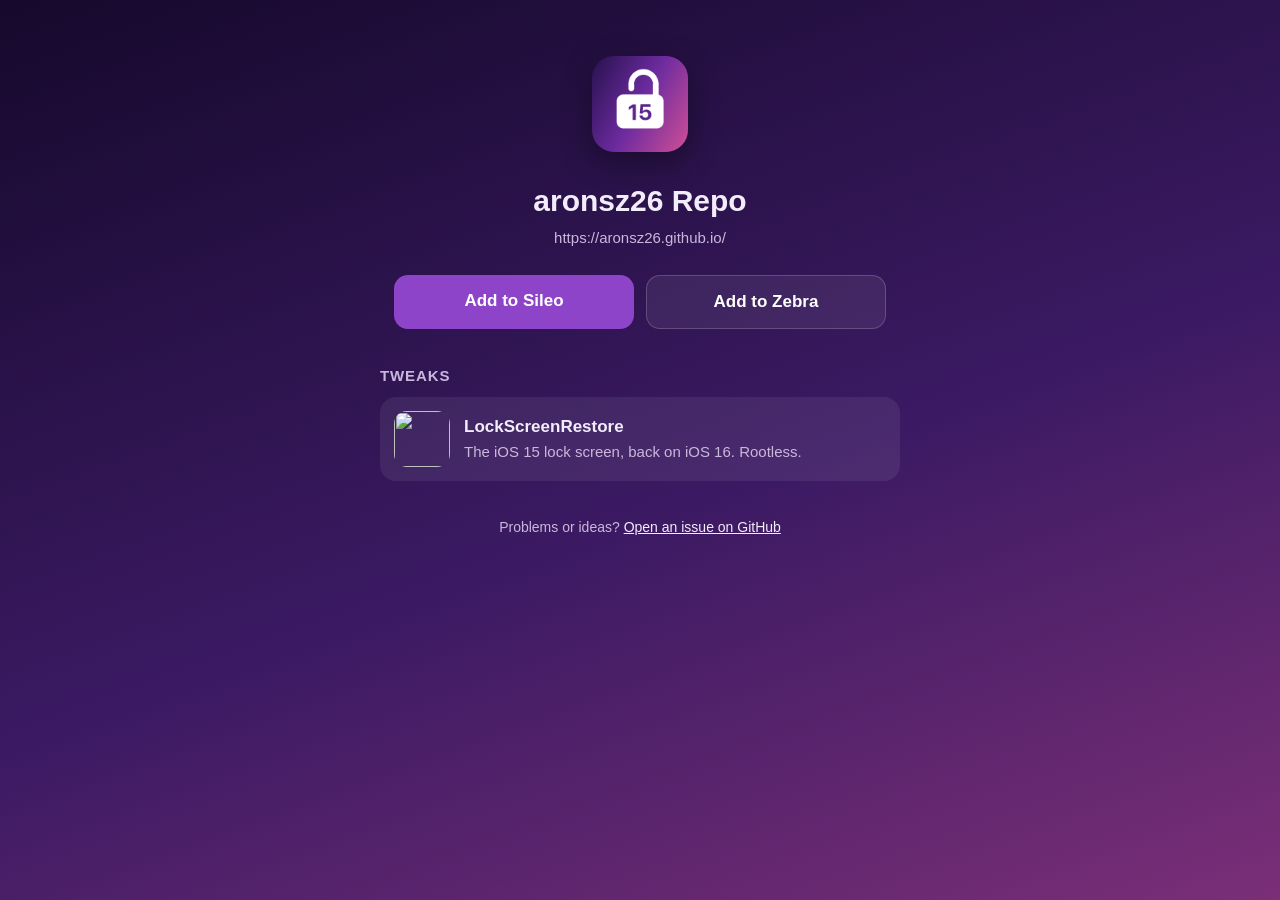
==== index.html @ 1af111a2 "Repo setup: landing page, icon, index script" ====
<!DOCTYPE html>
<html lang="en">
<head>
<meta charset="utf-8">
<meta name="viewport" content="width=device-width, initial-scale=1">
<title>aronsz26 Repo</title>
<link rel="icon" href="CydiaIcon.png">
<style>
  :root { --bg: #16092c; --card: rgba(255,255,255,0.07); --text: #f3ecfa; --muted: #c9b8dc; --accent: #8e44c8; }
  * { box-sizing: border-box; }
  body { margin: 0; min-height: 100vh; background: linear-gradient(160deg, #16092c 0%, #3b1a63 55%, #7a2f77 100%);
         color: var(--text); font: 17px/1.5 -apple-system, BlinkMacSystemFont, "Helvetica Neue", sans-serif; }
  main { max-width: 560px; margin: 0 auto; padding: 56px 20px 40px; }
  header { text-align: center; }
  header img { width: 96px; height: 96px; border-radius: 22px; box-shadow: 0 10px 30px rgba(0,0,0,0.35); }
  h1 { margin: 18px 0 4px; font-size: 30px; }
  .url { color: var(--muted); font-size: 15px; word-break: break-all; }
  .buttons { display: flex; gap: 12px; justify-content: center; margin: 26px 0 36px; flex-wrap: wrap; }
  .buttons a { flex: 1 1 200px; max-width: 240px; text-align: center; padding: 13px 18px; border-radius: 14px;
               background: var(--accent); color: #fff; text-decoration: none; font-weight: 600; }
  .buttons a.secondary { background: var(--card); border: 1px solid rgba(255,255,255,0.18); }
  h2 { font-size: 15px; text-transform: uppercase; letter-spacing: 0.06em; color: var(--muted); margin: 0 0 10px; }
  .tweak { display: flex; gap: 14px; align-items: center; padding: 14px; border-radius: 16px; background: var(--card);
           color: inherit; text-decoration: none; }
  .tweak img { width: 56px; height: 56px; border-radius: 13px; flex: none; }
  .tweak strong { display: block; }
  .tweak span { color: var(--muted); font-size: 15px; }
  footer { margin-top: 36px; text-align: center; color: var(--muted); font-size: 14px; }
  footer a { color: var(--text); }
</style>
</head>
<body>
<main>
  <header>
    <img src="CydiaIcon.png" alt="">
    <h1>aronsz26 Repo</h1>
    <div class="url">https://aronsz26.github.io/</div>
  </header>

  <div class="buttons">
    <a href="sileo://source/https://aronsz26.github.io/">Add to Sileo</a>
    <a class="secondary" href="zbra://sources/add/https://aronsz26.github.io/">Add to Zebra</a>
  </div>

  <h2>Tweaks</h2>
  <a class="tweak" href="https://github.com/aronsz26/LockScreenRestore">
    <img src="https://raw.githubusercontent.com/aronsz26/LockScreenRestore/main/depiction/icon.png" alt="">
    <div>
      <strong>LockScreenRestore</strong>
      <span>The iOS 15 lock screen, back on iOS 16. Rootless.</span>
    </div>
  </a>

  <footer>
    Problems or ideas? <a href="https://github.com/aronsz26/LockScreenRestore/issues">Open an issue on GitHub</a>
  </footer>
</main>
</body>
</html>
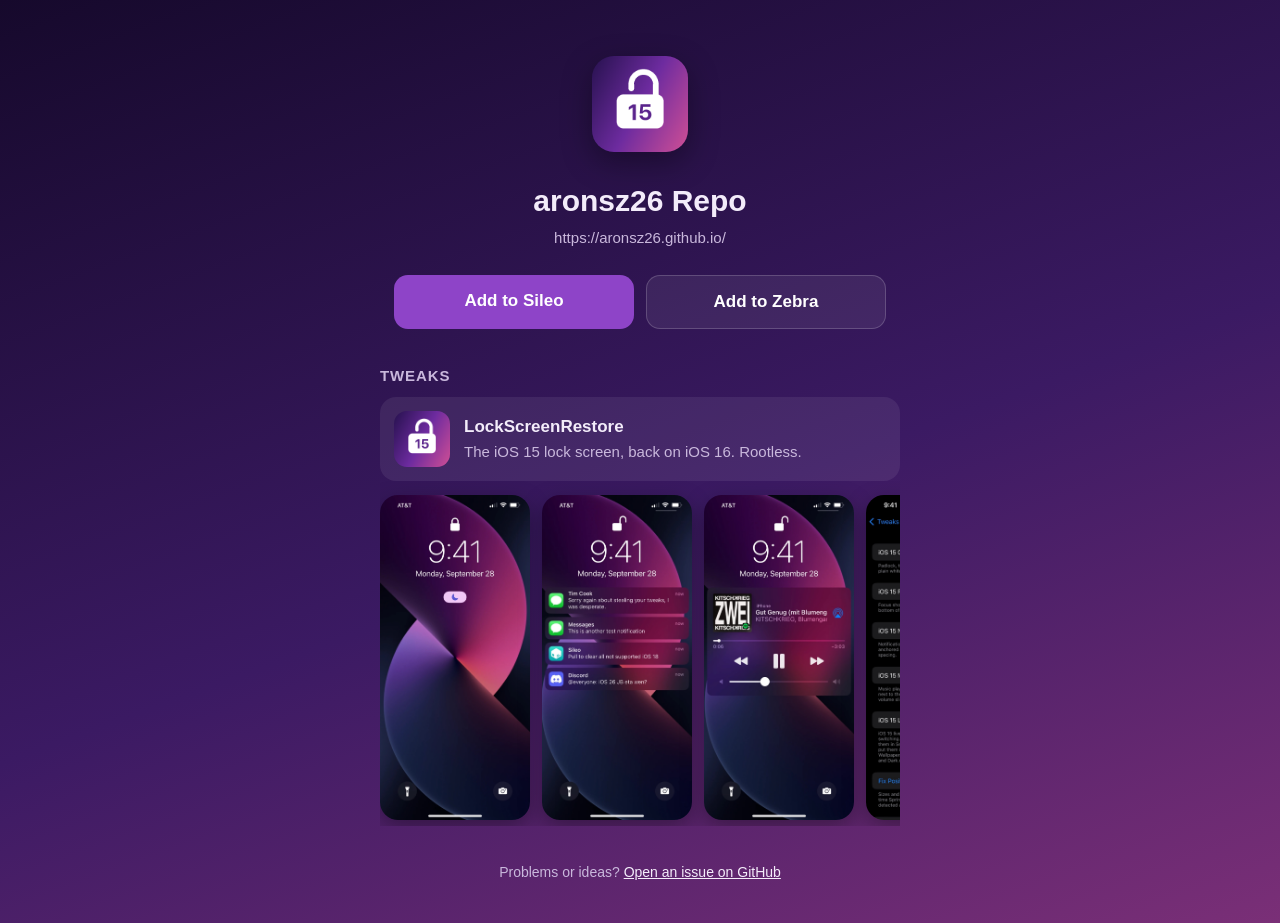
==== commit 4b39302a: "LockScreenRestore depiction and screenshots, screenshots on the landing page" ====
--- a/index.html
+++ b/index.html
@@ -25,6 +25,9 @@
   .tweak img { width: 56px; height: 56px; border-radius: 13px; flex: none; }
   .tweak strong { display: block; }
   .tweak span { color: var(--muted); font-size: 15px; }
+  .shots { display: flex; gap: 12px; overflow-x: auto; padding: 14px 2px 6px; scroll-snap-type: x mandatory; }
+  .shots img { width: 150px; flex: none; border-radius: 18px; scroll-snap-align: start;
+               box-shadow: 0 8px 22px rgba(0,0,0,0.35); }
   footer { margin-top: 36px; text-align: center; color: var(--muted); font-size: 14px; }
   footer a { color: var(--text); }
 </style>
@@ -44,12 +47,18 @@
 
   <h2>Tweaks</h2>
   <a class="tweak" href="https://github.com/aronsz26/LockScreenRestore">
-    <img src="https://raw.githubusercontent.com/aronsz26/LockScreenRestore/main/depiction/icon.png" alt="">
+    <img src="depictions/lockscreenrestore/depiction/icon.png" alt="">
     <div>
       <strong>LockScreenRestore</strong>
       <span>The iOS 15 lock screen, back on iOS 16. Rootless.</span>
     </div>
   </a>
+  <div class="shots">
+    <img src="depictions/lockscreenrestore/screenshots/lockscreen.jpg" alt="Lock screen">
+    <img src="depictions/lockscreenrestore/screenshots/notifications.jpg" alt="Notifications">
+    <img src="depictions/lockscreenrestore/screenshots/music.jpg" alt="Music player">
+    <img src="depictions/lockscreenrestore/screenshots/settings.jpg" alt="Settings">
+  </div>
 
   <footer>
     Problems or ideas? <a href="https://github.com/aronsz26/LockScreenRestore/issues">Open an issue on GitHub</a>
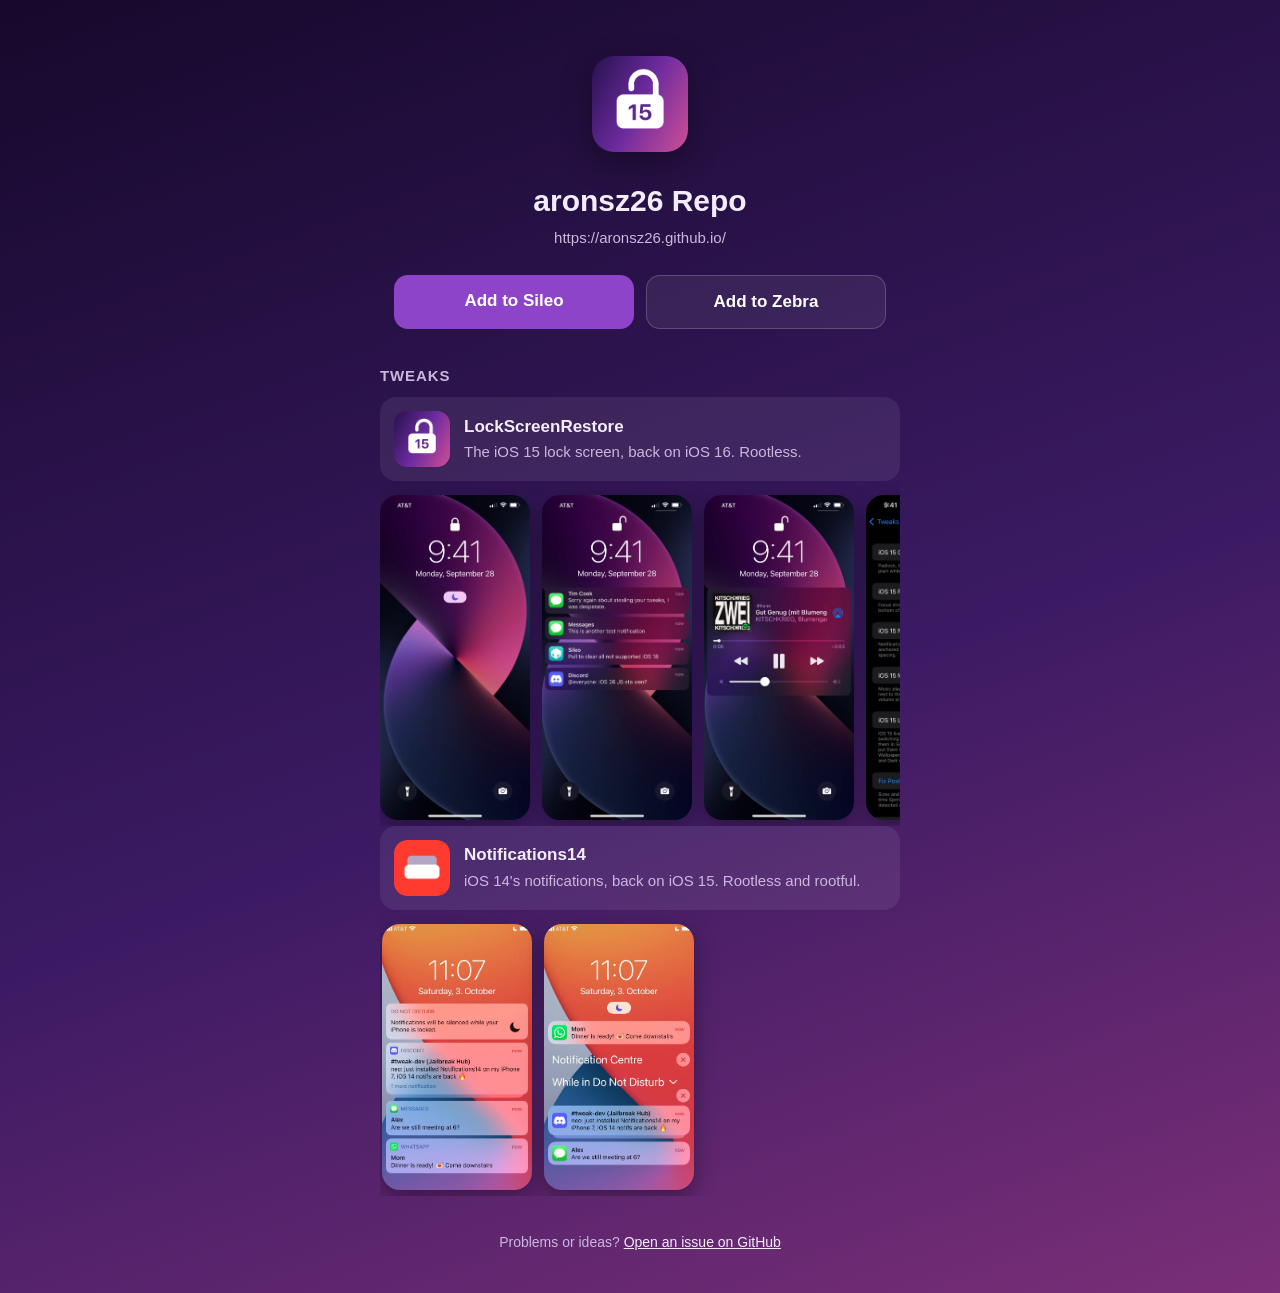
==== commit 5a9f19b6: "Notifications14 1.0" ====
--- a/index.html
+++ b/index.html
@@ -60,6 +60,18 @@
     <img src="depictions/lockscreenrestore/screenshots/settings.jpg" alt="Settings">
   </div>
 
+  <a class="tweak" href="https://github.com/aronsz26/Notifications14">
+    <img src="depictions/notifications14/depiction/icon.png" alt="">
+    <div>
+      <strong>Notifications14</strong>
+      <span>iOS 14's notifications, back on iOS 15. Rootless and rootful.</span>
+    </div>
+  </a>
+  <div class="shots">
+    <img src="depictions/notifications14/screenshots/ios14.jpg" alt="With Notifications14">
+    <img src="depictions/notifications14/screenshots/ios15.jpg" alt="Without (iOS 15)">
+  </div>
+
   <footer>
     Problems or ideas? <a href="https://github.com/aronsz26/LockScreenRestore/issues">Open an issue on GitHub</a>
   </footer>
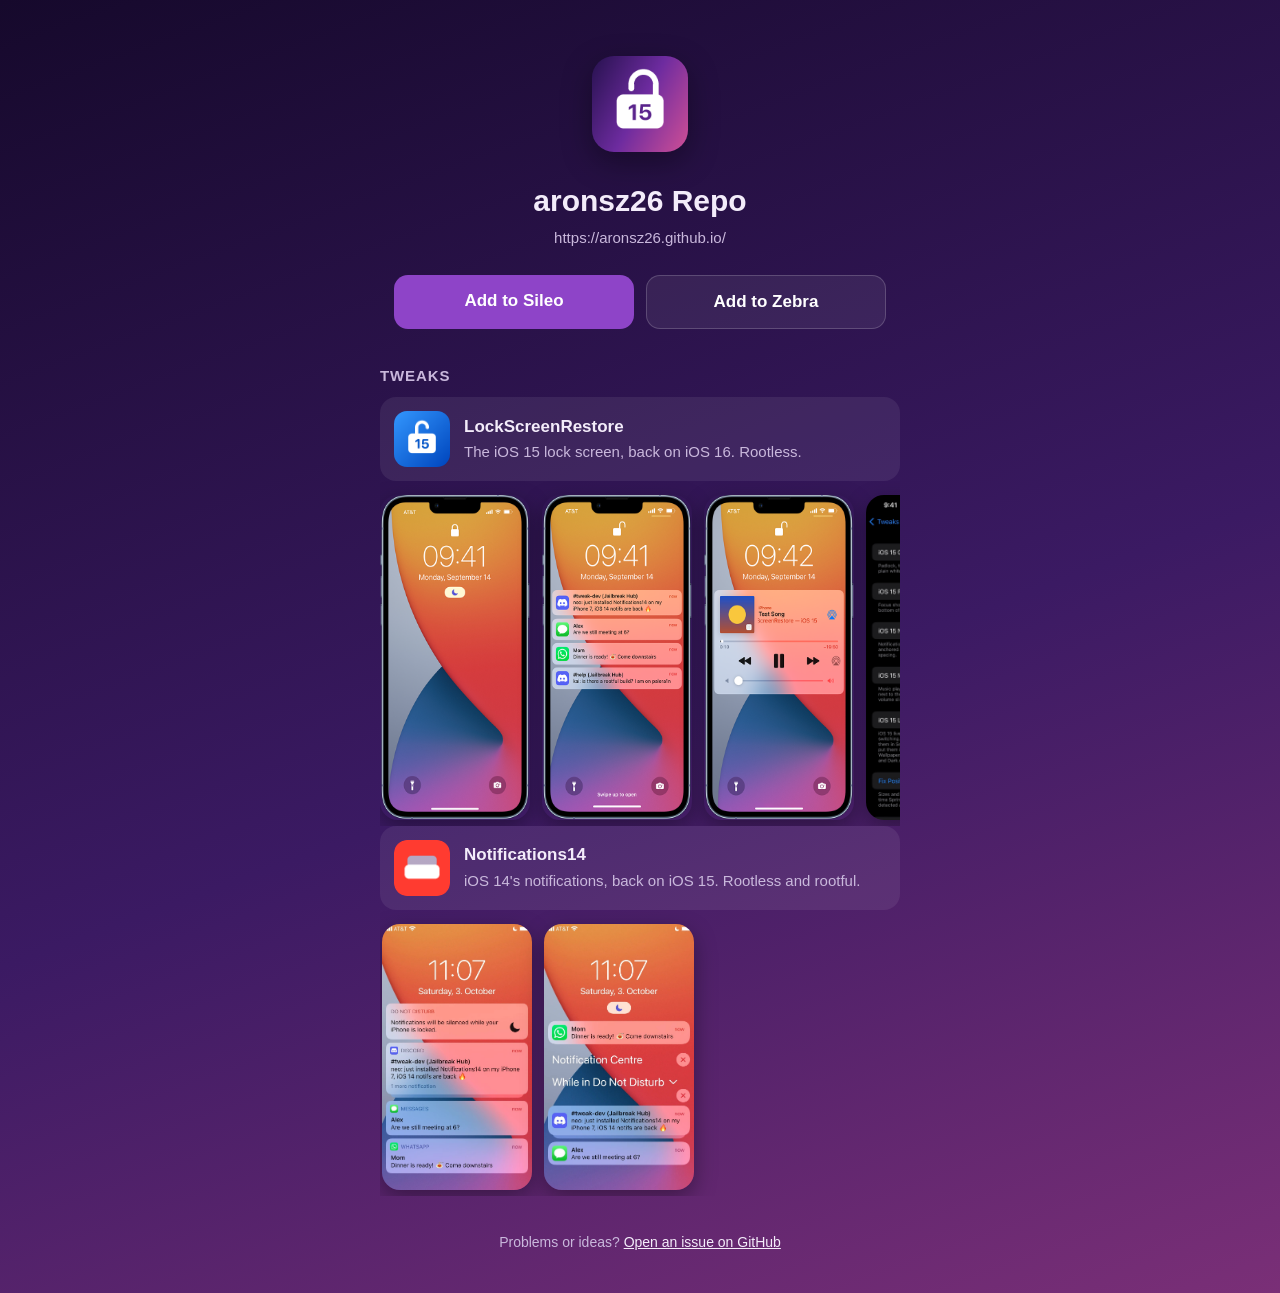
==== commit cc05bd13: "LockScreenRestore: new screenshots, banner and icon" ====
--- a/index.html
+++ b/index.html
@@ -54,9 +54,9 @@
     </div>
   </a>
   <div class="shots">
-    <img src="depictions/lockscreenrestore/screenshots/lockscreen.jpg" alt="Lock screen">
-    <img src="depictions/lockscreenrestore/screenshots/notifications.jpg" alt="Notifications">
-    <img src="depictions/lockscreenrestore/screenshots/music.jpg" alt="Music player">
+    <img src="depictions/lockscreenrestore/screenshots/lockscreen.png" alt="Lock screen">
+    <img src="depictions/lockscreenrestore/screenshots/notifications.png" alt="Notifications">
+    <img src="depictions/lockscreenrestore/screenshots/music.png" alt="Music player">
     <img src="depictions/lockscreenrestore/screenshots/settings.jpg" alt="Settings">
   </div>
 
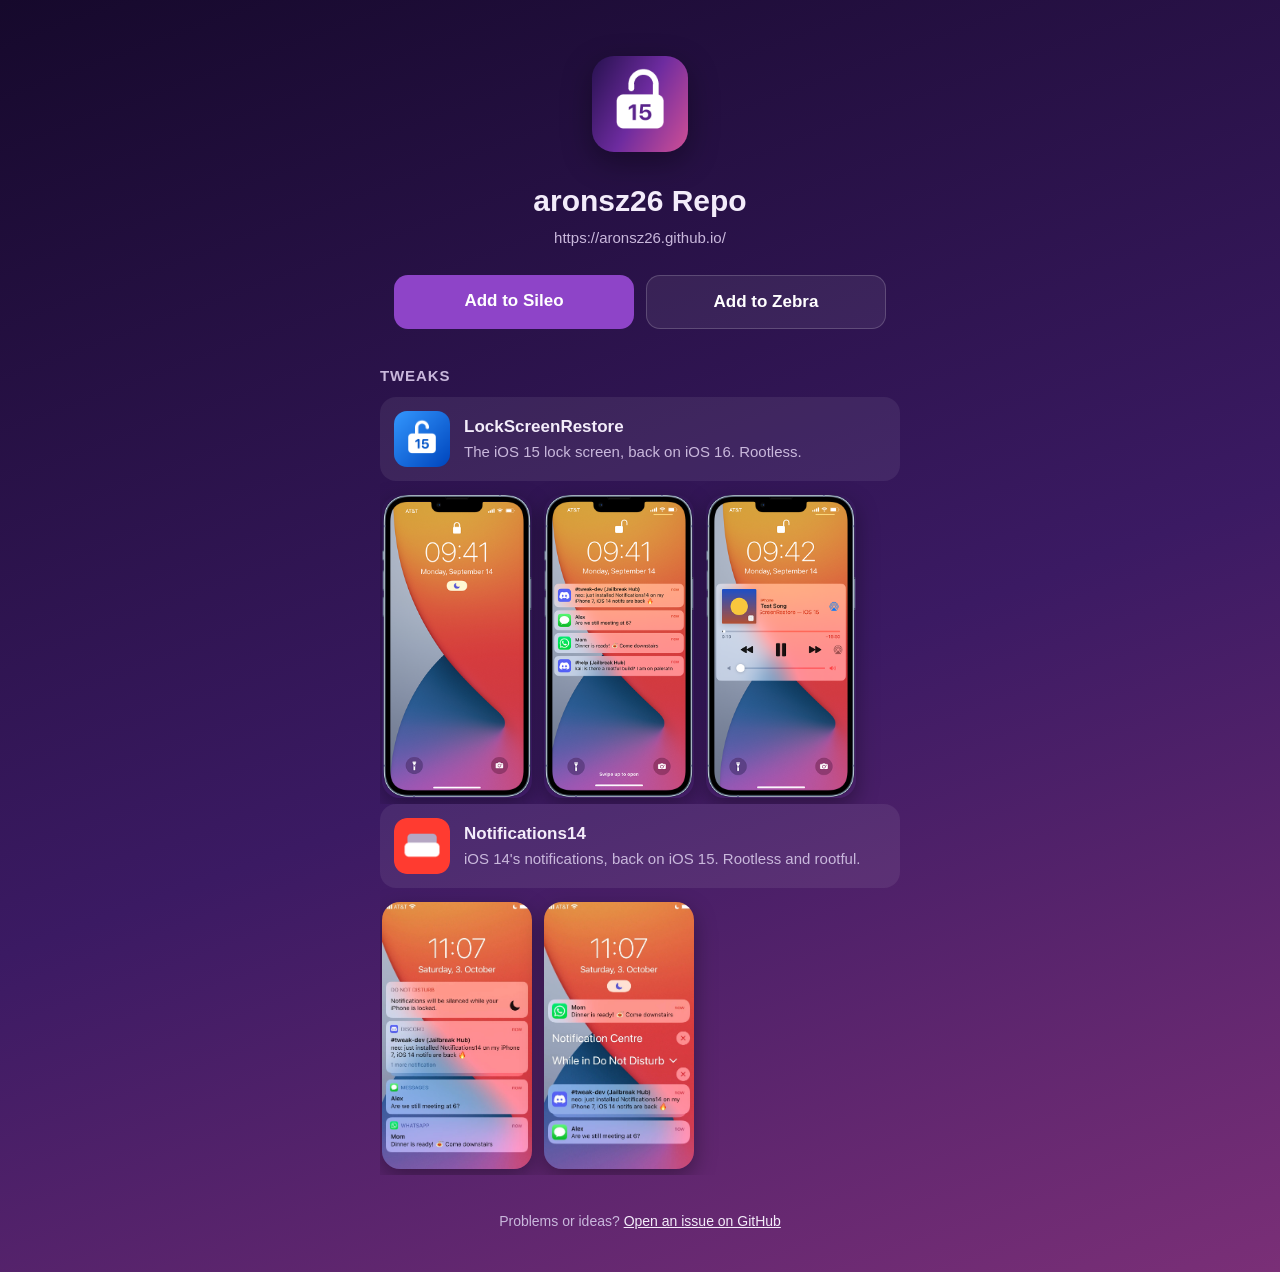
==== commit b55be459: "LockScreenRestore: remove the settings screenshot" ====
--- a/index.html
+++ b/index.html
@@ -57,7 +57,6 @@
     <img src="depictions/lockscreenrestore/screenshots/lockscreen.png" alt="Lock screen">
     <img src="depictions/lockscreenrestore/screenshots/notifications.png" alt="Notifications">
     <img src="depictions/lockscreenrestore/screenshots/music.png" alt="Music player">
-    <img src="depictions/lockscreenrestore/screenshots/settings.jpg" alt="Settings">
   </div>
 
   <a class="tweak" href="https://github.com/aronsz26/Notifications14">
